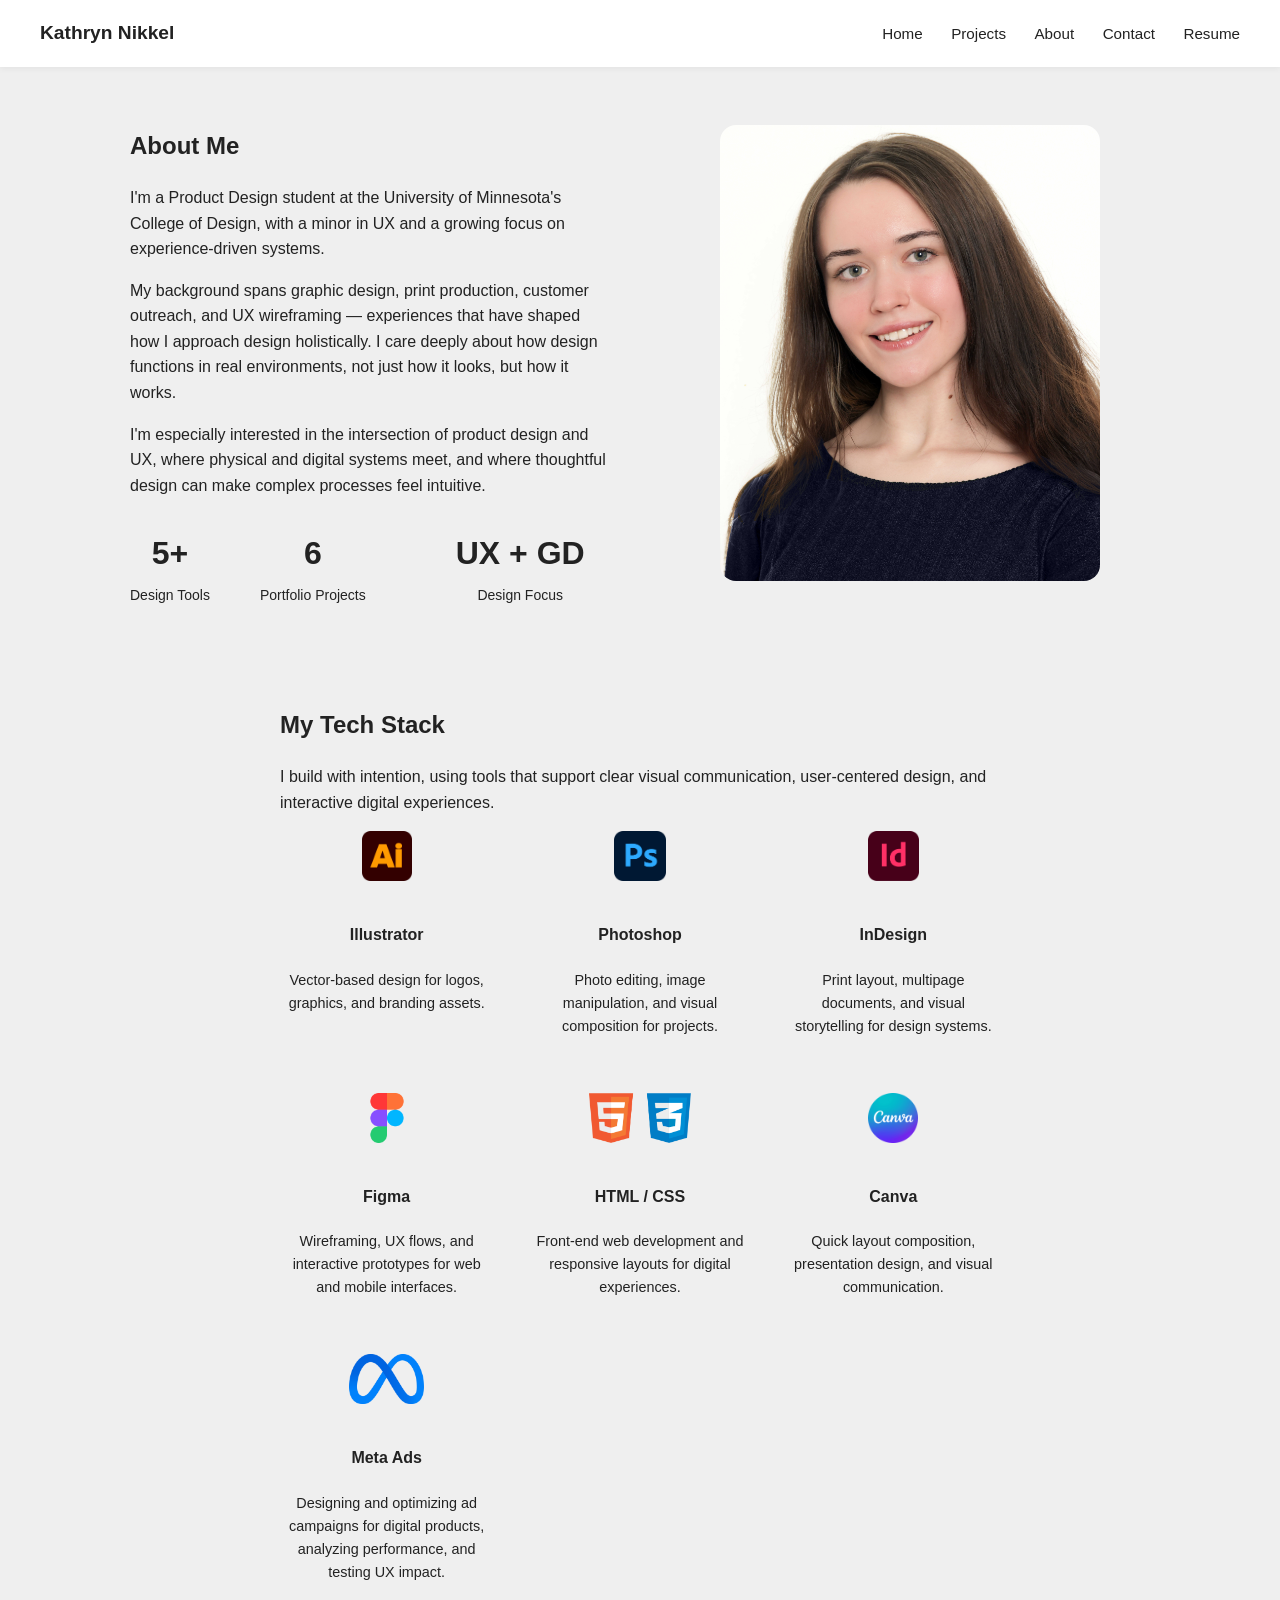
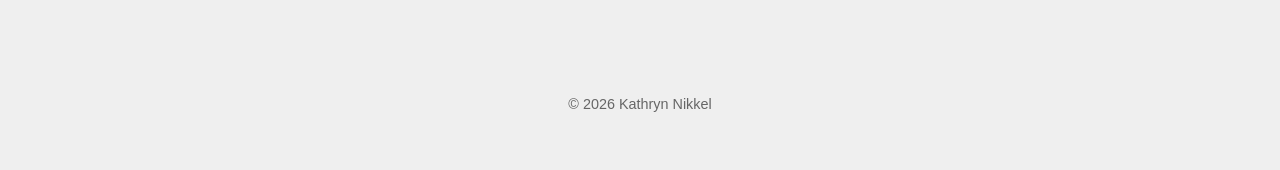
==== about.html @ e25358ba "Update about.html" ====
<!DOCTYPE html>
<html lang="en">
<head>
  <meta charset="UTF-8">
  <meta name="viewport" content="width=device-width, initial-scale=1.0">
  <title>About | Kathryn Nikkel</title>
  <link rel="stylesheet" href="style.css">
</head>
<body>

<header class="site-header">
  <a class="logo" href="index.html">Kathryn Nikkel</a>
  <nav>
    <a href="index.html">Home</a>
    <a href="projects.html">Projects</a>
    <a href="about.html">About</a>
    <a href="contact.html">Contact</a>
    <a href="resume.html">Resume</a>
  </nav>
</header>

<section class="text-section" style="display:flex; gap:60px; align-items:center; flex-wrap:wrap; max-width:1100px; margin:auto;">
  
  <div style="flex:1; min-width:300px;">
    <h1>About Me</h1>
    <p>
      I'm a Product Design student at the University of Minnesota's College of Design, with a minor in UX and a growing focus on experience-driven systems.
    </p>
    <p>
      My background spans graphic design, print production, customer outreach, and UX wireframing — experiences that have shaped how I approach design holistically. I care deeply about how design functions in real environments, not just how it looks, but how it works.
    </p>
    <p>
      I'm especially interested in the intersection of product design and UX, where physical and digital systems meet, and where thoughtful design can make complex processes feel intuitive.
    </p>
    
    <div style="display:flex; gap:50px; flex-wrap:wrap; margin-top:30px;">
      
      <div style="display:flex; flex-direction:column; align-items:center;">
        <h2 style="margin:0; font-size:32px; color:#222;">5+</h2>
        <p style="margin:4px 0 0; font-size:14px; color:#222;">Design Tools</p>
      </div>
      
      <div style="display:flex; flex-direction:column; align-items:center;">
        <h2 style="margin:0; font-size:32px; color:#222;">6</h2>
        <p style="margin:4px 0 0; font-size:14px; color:#222;">Portfolio Projects</p>
      </div>
      
      <div style="display:flex; flex-direction:column; align-items:center;">
        <h2 style="margin:0; margin-left:40px; font-size:32px; color:#222;">UX + GD</h2>
        <p style="margin:4px 0 0; margin-left:40px; font-size:14px; color:#222;">Design Focus</p>
      </div>

    </div>
    
  </div>
  
  <div style="flex:1; min-width:280px; text-align:center;">
    <img src="nice-headshot.jpg" alt="Kathryn Nikkel Portrait" style="width:100%; max-width:380px; border-radius:16px;">
  </div>
  
</section>

<section class="text-section">
  <h2>My Tech Stack</h2>
  <p>
    I build with intention, using tools that support clear visual communication, user-centered design, and interactive digital experiences.
  </p>

  <div class="tech-grid" style="display:grid; grid-template-columns:repeat(auto-fit, minmax(200px, 1fr)); gap:40px; justify-items:center;">

    <div class="tech-item" style="text-align:center;">
      <img src="images/Adobe_Illustrator_CC_icon.svg.png" alt="Adobe Illustrator Logo" style="height:50px; width:auto; margin-bottom:12px;">
      <h4>Illustrator</h4>
      <p style="font-size:0.9rem;">Vector-based design for logos, graphics, and branding assets.</p>
    </div>

    <div class="tech-item" style="text-align:center;">
      <img src="images/Adobe_Photoshop_CC_icon.svg.png" alt="Adobe Photoshop Suite Logo" style="height:50px; width:auto; margin-bottom:12px;">
      <h4>Photoshop</h4>
      <p style="font-size:0.9rem;">Photo editing, image manipulation, and visual composition for projects.</p>
    </div>

    <div class="tech-item" style="text-align:center;">
      <img src="images/Adobe_InDesign_CC_icon.svg.png" alt="Adobe InDesign Suite Logo" style="height:50px; width:auto; margin-bottom:12px;">
      <h4>InDesign</h4>
      <p style="font-size:0.9rem;">Print layout, multipage documents, and visual storytelling for design systems.</p>
    </div>

    <div class="tech-item" style="text-align:center;">
      <img src="images/figma-color.png" alt="Figma Logo" style="height:50px; width:auto; margin-bottom:12px;">
      <h4>Figma</h4>
      <p style="font-size:0.9rem;">Wireframing, UX flows, and interactive prototypes for web and mobile interfaces.</p>
    </div>

    <div class="tech-item" style="text-align:center;">
      <img src="images/html5-logo-devextreme-multi-purpose-controls-html-javascript-3.png" alt="HTML / CSS Logo" style="height:50px; width:auto; margin-bottom:12px;">
      <h4>HTML / CSS</h4>
      <p style="font-size:0.9rem;">Front-end web development and responsive layouts for digital experiences.</p>
    </div>

    <div class="tech-item" style="text-align:center;">
      <img src="images/Canva-logo-PNG-large-size.png" alt="Canva Logo" style="height:50px; width:auto; margin-bottom:12px;">
      <h4>Canva</h4>
      <p style="font-size:0.9rem;">Quick layout composition, presentation design, and visual communication.</p>
    </div>

    <div class="tech-item" style="text-align:center;">
      <img src="images/meta_PNG5.png" alt="Meta Ads" style="height:50px; width:auto; margin-bottom:12px;">
      <h4>Meta Ads</h4>
      <p style="font-size:0.9rem;">Designing and optimizing ad campaigns for digital products, analyzing performance, and testing UX impact.</p>
    </div>

  </div>
</section>

<footer>
  <p>© 2026 Kathryn Nikkel</p>
</footer>

</body>
</html>
---- style.css ----
* {
    box-sizing: border-box;
}

body {
    margin: 0;
    line-height: 1.6;
    color: #222;
    font-family: -apple-system, BlinkMacSystemFont,
                 "Segoe UI", Roboto,
                 Helvetica, Arial,
                 sans-serif;
    background: #efefef;
}

.site-header {
    display: flex;
    justify-content: space-between;
    align-items: center;
    padding: 18px 40px;
    background: white;
    position: sticky;
    top: 0;
    z-index: 100;
    box-shadow: 0 2px 6px rgba(0,0,0,0.05);
}

.logo {
    font-weight: 600;
    font-size: 1.2rem;
}

a {
    text-decoration: none;
    color: #222;
}

.site-header nav a:hover {
    color: #7a6fa6;
}

nav a {
    margin-left: 24px;
    text-decoration: none;
    color: #222;
    font-size: 0.95rem;
}

.hero {
    padding: 100px 40px 40px;
    text-align: center;
}

.hero h1 {
    font-size: 3rem;
    margin-bottom: 12px;
    color: #222;
}

.projects-grid {
    padding: 60px 20px;
}

.projects-grid h2 {
    text-align: center;
    margin-bottom: 32px;
}

.grid {
    max-width: 950px;
    margin: 0 auto;
    display: grid;
    grid-template-columns: repeat(auto-fit, minmax(360px, 1fr));
    gap: 32px;
}

.project-card {
    background: white;
    border-radius: 26px;
    overflow: hidden;
    text-decoration: none;
    color: inherit;
    box-shadow: 0 4px 16px rgba(0,0,0,0.04);
    transition: all 0.25s ease;
}

.project-card-content {
    padding: 24px;
}

.project-card:hover {
    transform: translateY(-6px);
    box-shadow:
        0 12px 32px rgba(0,0,0,0.06),
        0 0 0 1px var(--accent);
}

.text-section {
    padding: 40px;
    max-width: 800px;
    margin: auto;
}

.solo-image {
    max-width: 800px;
    margin: 0 auto;
}

.project-page {
    padding: 60px 40px;
    max-width: 900px;
    margin: auto;
}

footer {
    text-align: center;
    padding: 40px;
    font-size: 0.9rem;
    color: #666;
}

.contact-section {
    max-width: 700px;
    margin: auto;
}

.contact-form {
    display: flex;
    flex-direction: column;
    gap: 12px;
    margin-top: 24px;
}

.contact-form input,
.contact-form textarea {
    padding: 12px;
    border-radius: 12px;
    border: 1px solid #ddd;
    font-size: 1rem;
    width: 100%;
    font-family: inherit;
}

.contact-form textarea {
    min-height: 140px;
    resize: vertical;
}

.contact-form button {
    margin-top: 12px;
    padding: 14px;
    border: none;
    border-radius: 14px;
    font-size: 1rem;
    cursor: pointer;
    background: #222;
    color: white;
    transition: opacity 0.2s ease;
}

.contact-form button:hover {
    opacity: 0.85;
}

.contact-fallback {
    margin-top: 32px;
    display: flex;
    flex-direction: column;
    gap: 10px;
}

.contact-fallback a {
    text-decoration: none;
    color: #222;
    font-weight: 500;

}

.thank-you-container {
    min-height: 80vh;
    display: flex;
    justify-content: center;
    align-items: center;
    padding: 40px;
    text-align: center;
}

.thank-you-card {
    background: white;
    padding: 60px 40px;
    border-radius: 28px;
    box-shadow: 0 6px 24px rgba(0,0,0,0.05);
    max-width: 500px;
    width: 100%;
}

.thank-you-card h1 {
    margin-bottom: 16px;
}

.thank-you-card p {
    color: #555;
    margin-bottom: 36px;
}

.back-home-btn {
    display: inline-block;
    text-decoration: none;
    background: #222;
    color: white;
    padding: 14px 28px;
    border-radius: 14px;
    font-weight: 500;
    transition: opacity 0.2s ease;
}

.back-home-btn:hover {
    opacity: 0.85;
}

.ff-grid {
    display: flex;
    max-width: 800px;
    gap: 10px;
    flex-direction: row;
    flex-wrap: wrap;
    justify-content: center;
    align-items: flex-end;
}

.ff-grid img{
    width: 250px;
    max-width: 100%;
    height: auto;
}

.ff-grid-logos {
    display: flex;
    max-width: 800px;
    gap: 30px;
    flex-wrap: wrap;
    justify-content: center;
    align-items: flex-end;
    padding: 20px;
}

.ff-grid-logos img{
    width: 80px;
    height: auto;
    flex: 0 0 auto;
}

video {
  max-width: 100%;
  border-radius: 12px;
}

.back-to-top {
  position: fixed;
  bottom: 30px;
  right: 30px;
  padding: 0.6rem 1rem;
  background-color: #222;
  color: white;
  text-decoration: none;
  border-radius: 50px;
  font-size: 0.85rem;
  box-shadow: 0 4px 10px rgba(0,0,0,0.15);
  transition: all 0.3s ease;
}

.back-to-top:hover {
  background-color: #555;
  transform: translateY(-2px);
}

:root {
    --accent: #a59bc8;
}

.featured-project {
    max-width: 1000px;
    margin: auto;
    padding: 40px 20px 0px;
    text-align: center;
}

.featured-card {
    background: white;
    border-radius: 28px;
    box-shadow: 0 8px 30px rgba(0,0,0,0.05);
    transition: transform 0.25s ease;
    overflow: hidden;
}

.featured-card:hover {
    transform: translateY(-4px);
}

.featured-card img,
.project-thumb {
    width: 100%;
    height: 220px;
    object-fit: cover;
    display: block;
}

.featured-card-content {
    padding: 32px 40px 40px;
}

.fg-grid {
    display: flex;
    max-width: 800px;
    gap: 10px;
    flex-direction: row;
    flex-wrap: wrap;
    justify-content: center;
    align-items: flex-end;
}

.fg-grid img{
    width: 375px;
    max-width: 100%;
    height: auto;
}
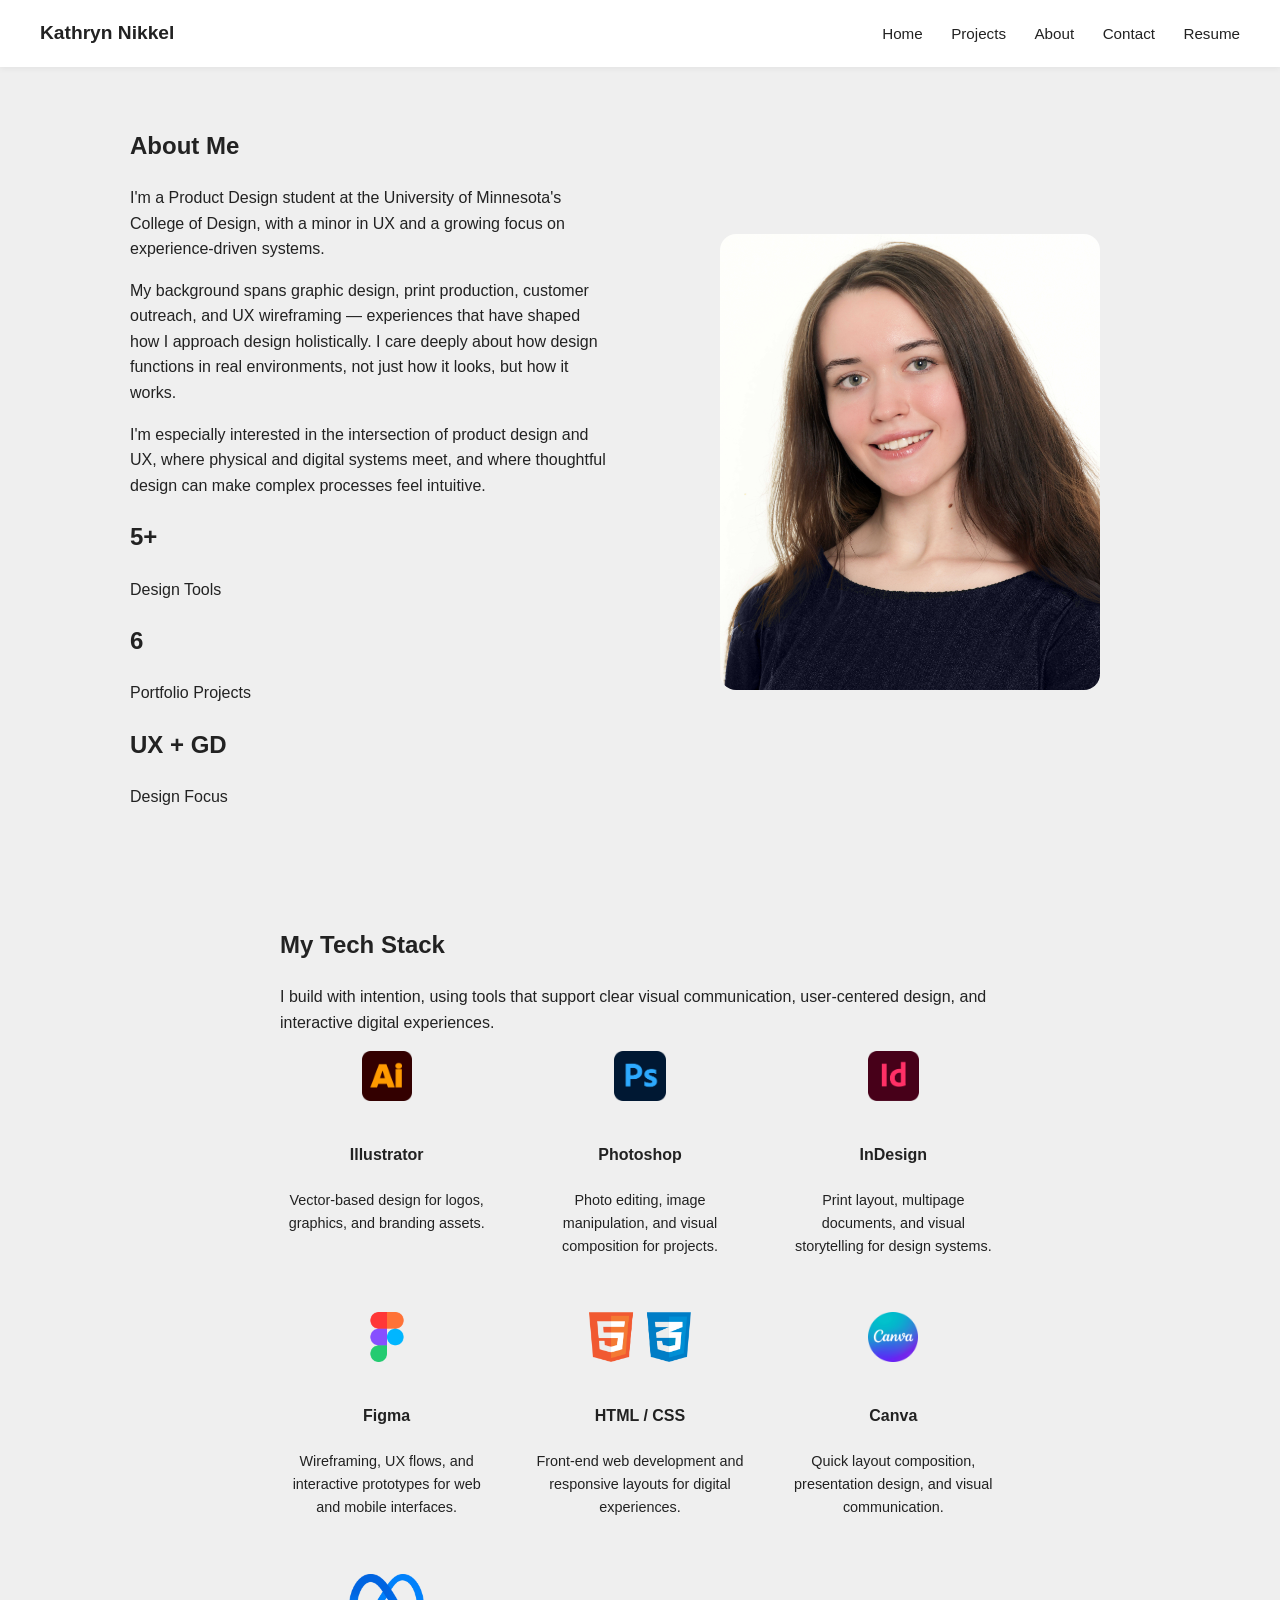
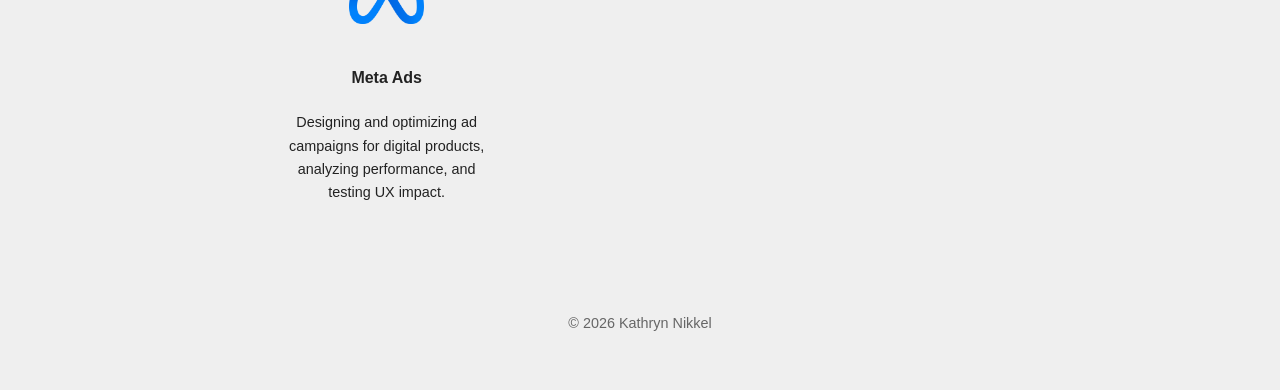
==== commit 162c7e3a: "Update about.html" ====
--- a/about.html
+++ b/about.html
@@ -33,24 +33,24 @@
       I'm especially interested in the intersection of product design and UX, where physical and digital systems meet, and where thoughtful design can make complex processes feel intuitive.
     </p>
     
-    <div style="display:flex; gap:50px; flex-wrap:wrap; margin-top:30px;">
-      
-      <div style="display:flex; flex-direction:column; align-items:center;">
-        <h2 style="margin:0; font-size:32px; color:#222;">5+</h2>
-        <p style="margin:4px 0 0; font-size:14px; color:#222;">Design Tools</p>
-      </div>
-      
-      <div style="display:flex; flex-direction:column; align-items:center;">
-        <h2 style="margin:0; font-size:32px; color:#222;">6</h2>
-        <p style="margin:4px 0 0; font-size:14px; color:#222;">Portfolio Projects</p>
-      </div>
-      
-      <div style="display:flex; flex-direction:column; align-items:center;">
-        <h2 style="margin:0; margin-left:40px; font-size:32px; color:#222;">UX + GD</h2>
-        <p style="margin:4px 0 0; margin-left:40px; font-size:14px; color:#222;">Design Focus</p>
-      </div>
+    <div class="stats" style="margin:0 auto;">
 
-    </div>
+  <div class="stat">
+    <h2>5+</h2>
+    <p>Design Tools</p>
+  </div>
+
+  <div class="stat">
+    <h2>6</h2>
+    <p>Portfolio Projects</p>
+  </div>
+
+  <div class="stat">
+    <h2>UX + GD</h2>
+    <p>Design Focus</p>
+  </div>
+
+</div>
     
   </div>
   
@@ -125,3 +125,4 @@
 
 
 
+
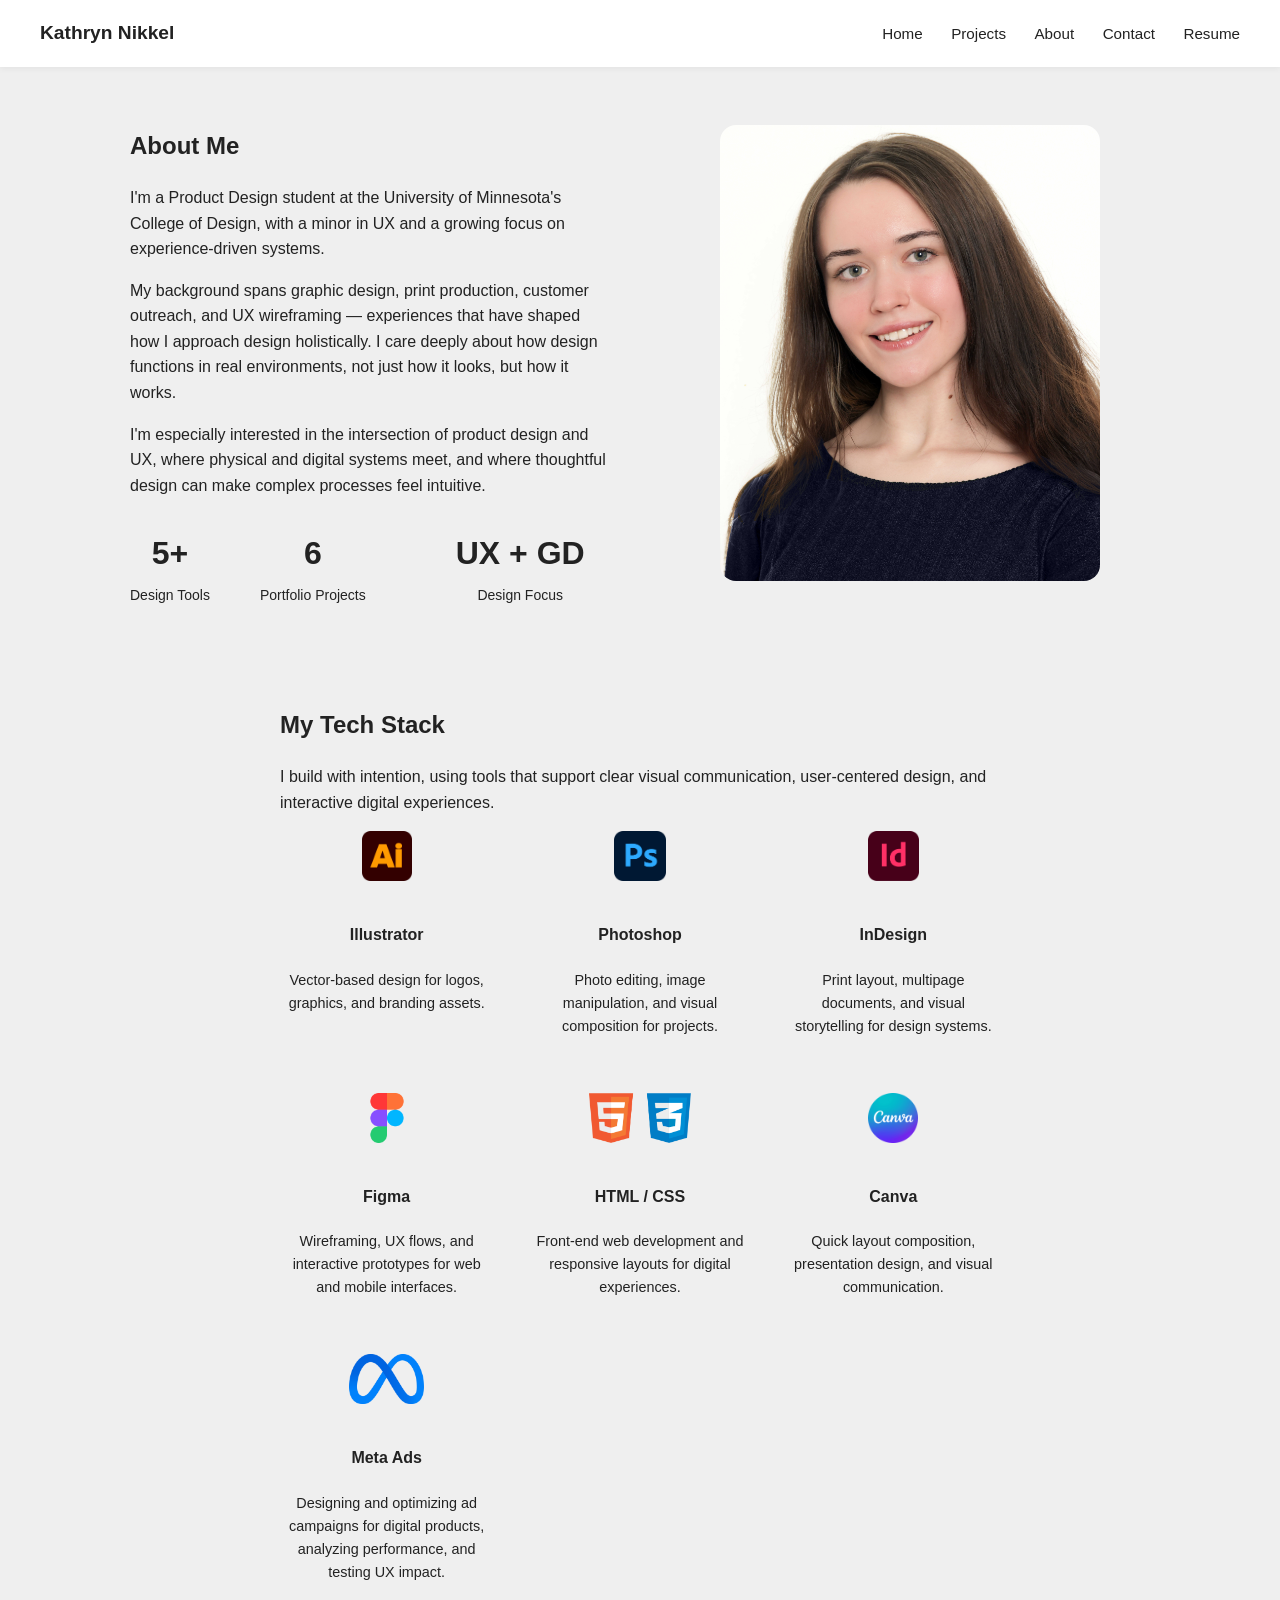
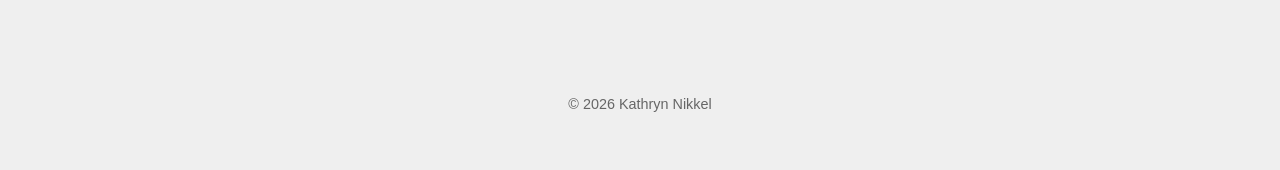
==== commit 5d88139f: "Fix HTML formatting issues in about.html" ====
--- a/about.html
+++ b/about.html
@@ -33,24 +33,24 @@
       I'm especially interested in the intersection of product design and UX, where physical and digital systems meet, and where thoughtful design can make complex processes feel intuitive.
     </p>
     
-    <div class="stats" style="margin:0 auto;">
+    <div style="display:flex; gap:50px; flex-wrap:wrap; margin-top:30px;">
+      
+      <div style="display:flex; flex-direction:column; align-items:center;">
+        <h2 style="margin:0; font-size:32px; color:#222;">5+</h2>
+        <p style="margin:4px 0 0; font-size:14px; color:#222;">Design Tools</p>
+      </div>
+      
+      <div style="display:flex; flex-direction:column; align-items:center;">
+        <h2 style="margin:0; font-size:32px; color:#222;">6</h2>
+        <p style="margin:4px 0 0; font-size:14px; color:#222;">Portfolio Projects</p>
+      </div>
+      
+      <div style="display:flex; flex-direction:column; align-items:center;">
+        <h2 style="margin:0; margin-left:40px; font-size:32px; color:#222;">UX + GD</h2>
+        <p style="margin:4px 0 0; margin-left:40px; font-size:14px; color:#222;">Design Focus</p>
+      </div>
 
-  <div class="stat">
-    <h2>5+</h2>
-    <p>Design Tools</p>
-  </div>
-
-  <div class="stat">
-    <h2>6</h2>
-    <p>Portfolio Projects</p>
-  </div>
-
-  <div class="stat">
-    <h2>UX + GD</h2>
-    <p>Design Focus</p>
-  </div>
-
-</div>
+    </div>
     
   </div>
   
@@ -124,5 +124,3 @@
 
 
 
-
-
--- a/style.css
+++ b/style.css
@@ -323,4 +323,28 @@
     width: 375px;
     max-width: 100%;
     height: auto;
-}+
+}
+
+.stat{
+    display:flex;
+    flex-direction:column;
+    align-items:center;
+}
+
+.stat h2{
+    margin:0;
+    font-size:32px;
+}
+
+.stat p{
+    margin:4px 0 0;
+    font-size:14px;
+}
+
+.stats {
+    display:flex;
+    flex-direction: row;
+    justify-content: center;
+    gap: 10%;
+}
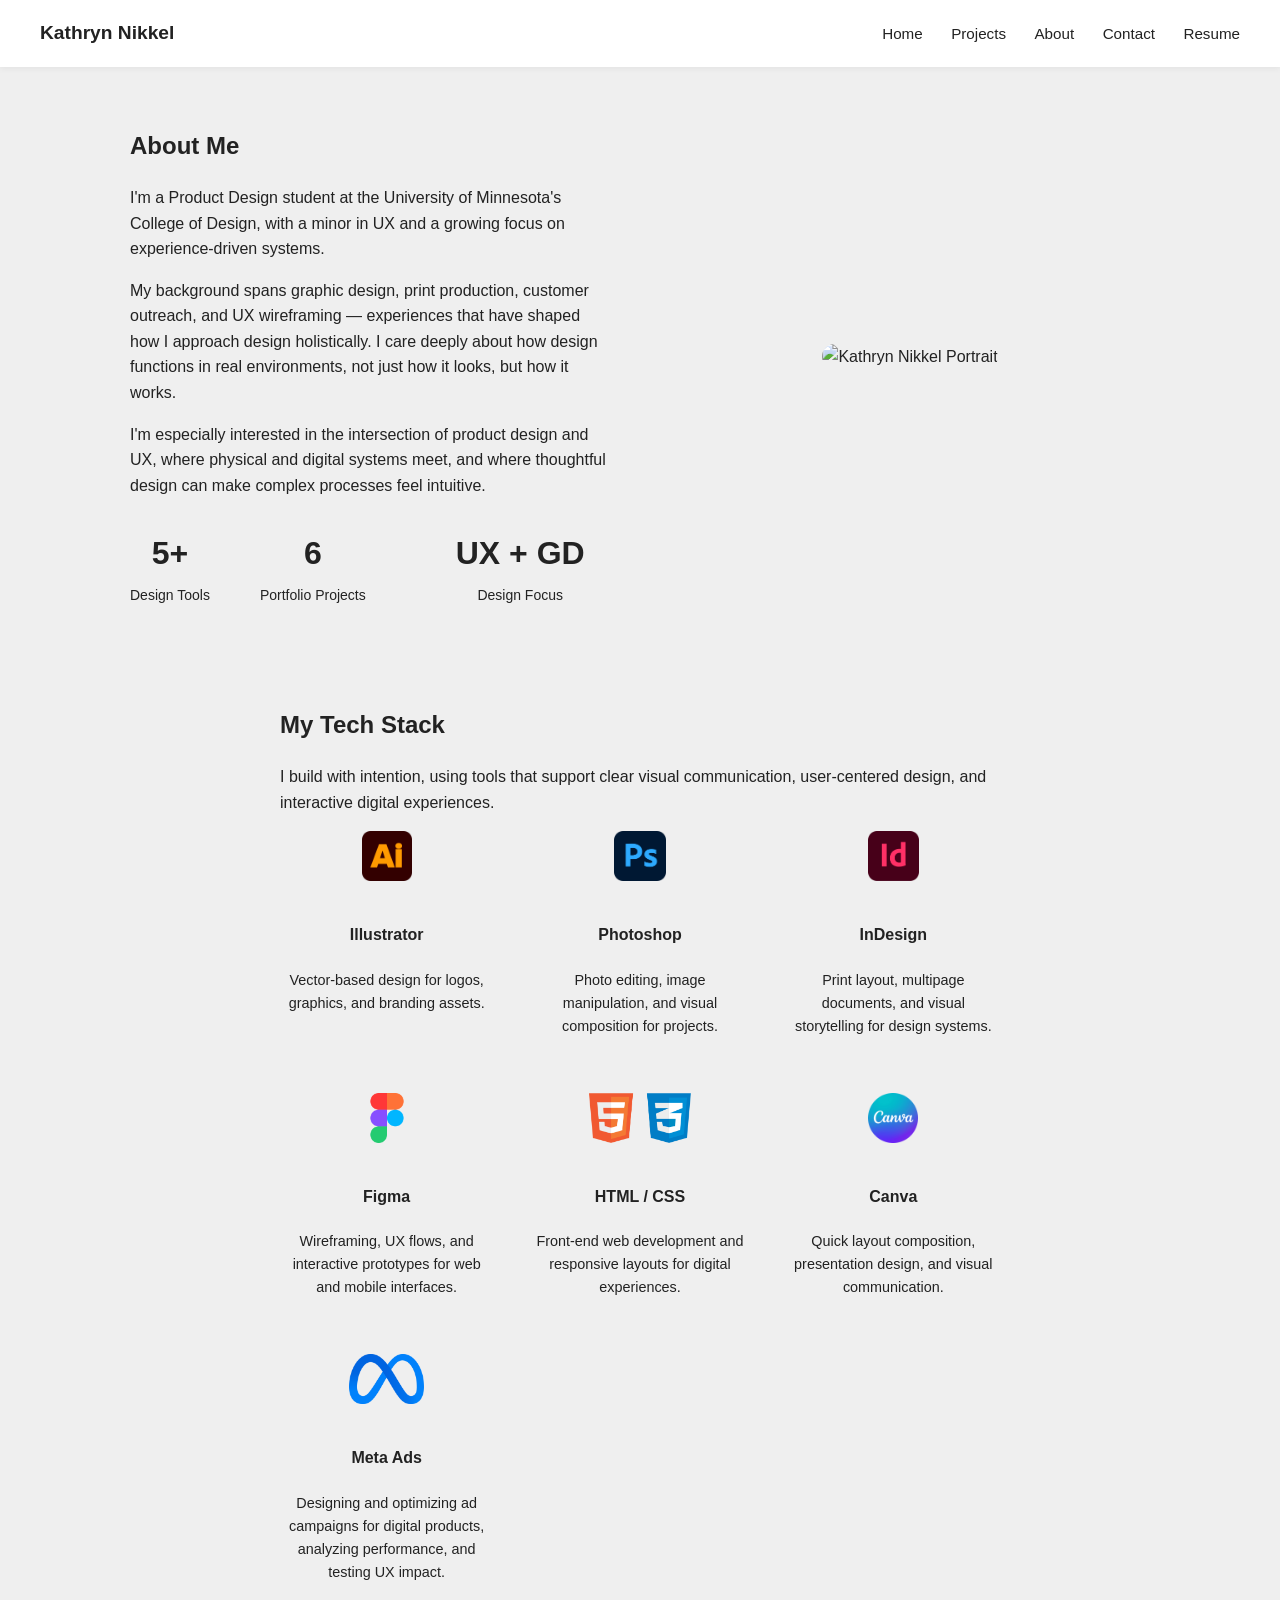
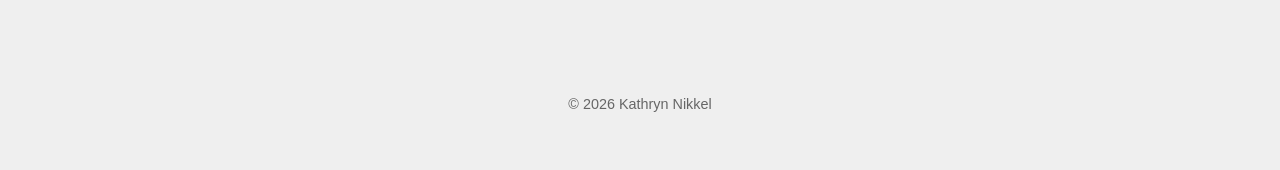
==== commit d381f297: "Fix HTML formatting and update image source" ====
--- a/about.html
+++ b/about.html
@@ -55,7 +55,7 @@
   </div>
   
   <div style="flex:1; min-width:280px; text-align:center;">
-    <img src="nice-headshot.jpg" alt="Kathryn Nikkel Portrait" style="width:100%; max-width:380px; border-radius:16px;">
+    <img src="Portrait-12.jpg" alt="Kathryn Nikkel Portrait" style="width:100%; max-width:380px; border-radius:16px;">
   </div>
   
 </section>
@@ -124,3 +124,4 @@
 
 
 
+
--- a/style.css
+++ b/style.css
@@ -323,28 +323,4 @@
     width: 375px;
     max-width: 100%;
     height: auto;
-
-}
-
-.stat{
-    display:flex;
-    flex-direction:column;
-    align-items:center;
-}
-
-.stat h2{
-    margin:0;
-    font-size:32px;
-}
-
-.stat p{
-    margin:4px 0 0;
-    font-size:14px;
-}
-
-.stats {
-    display:flex;
-    flex-direction: row;
-    justify-content: center;
-    gap: 10%;
-}
+}
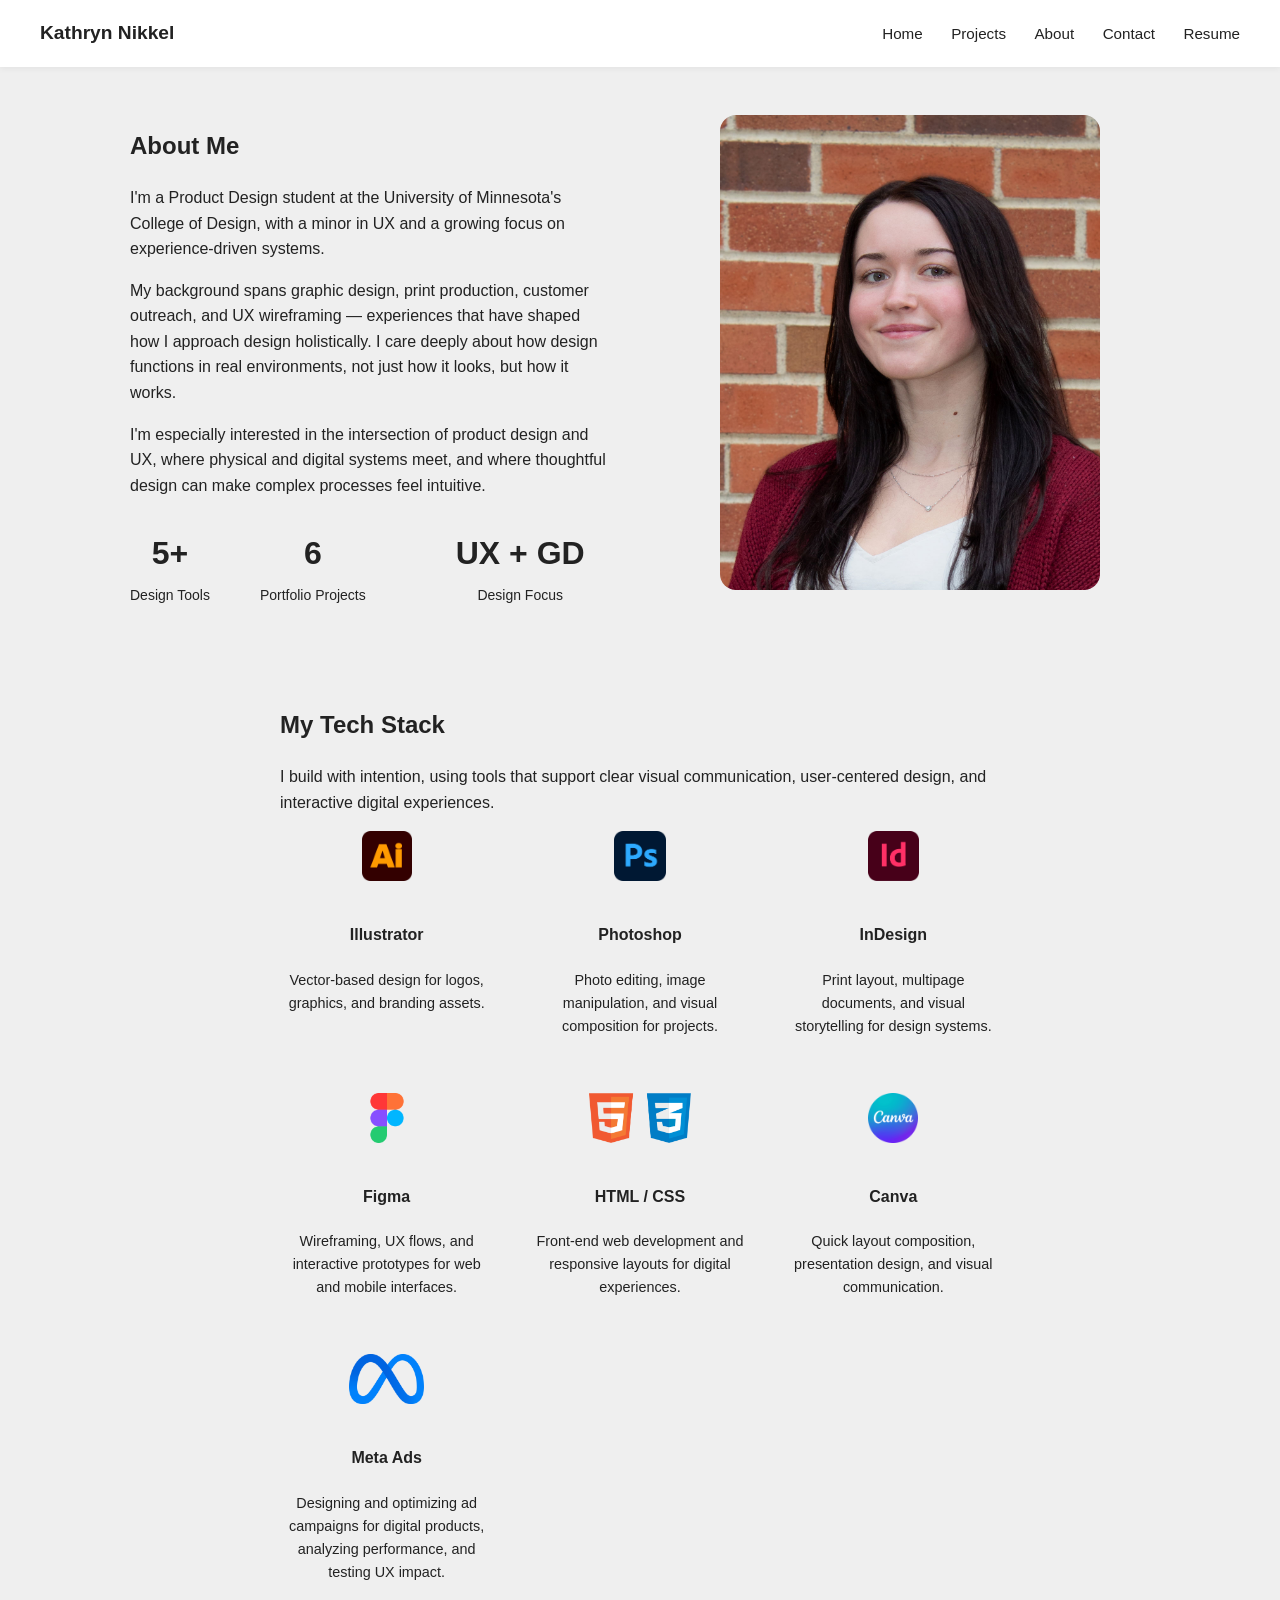
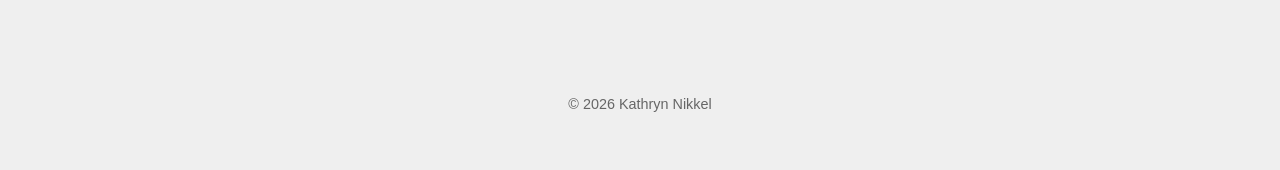
==== commit d875c044: "Update about.html" ====
--- a/about.html
+++ b/about.html
@@ -55,7 +55,7 @@
   </div>
   
   <div style="flex:1; min-width:280px; text-align:center;">
-    <img src="Portrait-12.jpg" alt="Kathryn Nikkel Portrait" style="width:100%; max-width:380px; border-radius:16px;">
+    <img src="Portrait-10.jpg" alt="Kathryn Nikkel Portrait" style="width:100%; max-width:380px; border-radius:16px;">
   </div>
   
 </section>
@@ -125,3 +125,4 @@
 
 
 
+
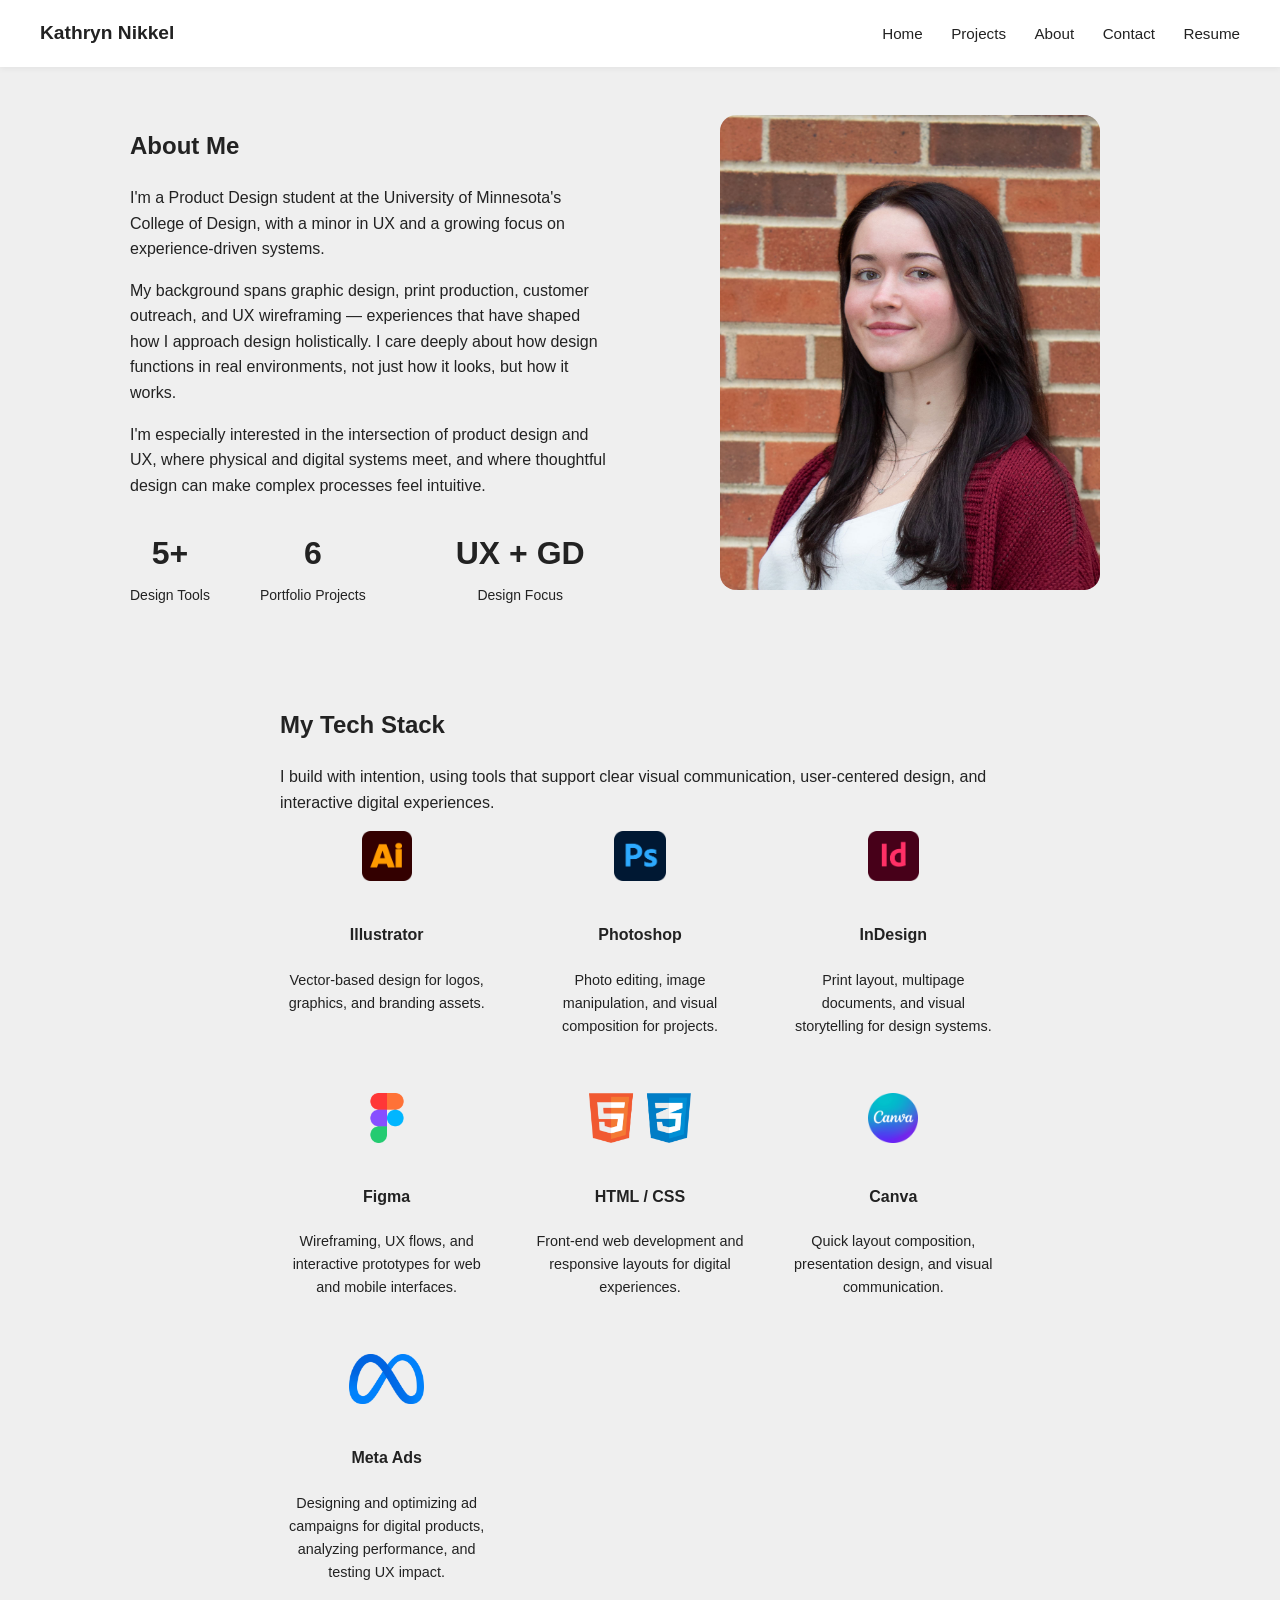
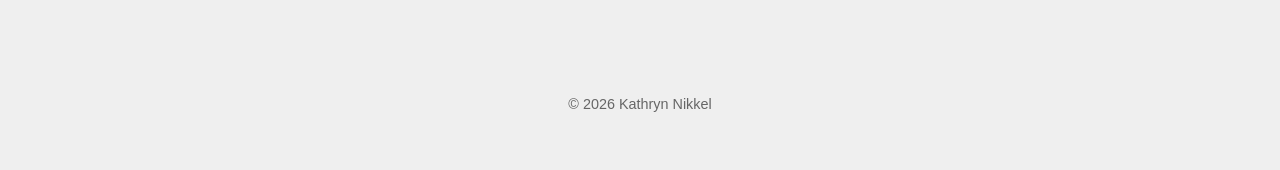
==== commit 29b0535a: "Update about.html with new content and image" ====
--- a/about.html
+++ b/about.html
@@ -55,7 +55,7 @@
   </div>
   
   <div style="flex:1; min-width:280px; text-align:center;">
-    <img src="Portrait-10.jpg" alt="Kathryn Nikkel Portrait" style="width:100%; max-width:380px; border-radius:16px;">
+    <img src="Portrait-12.jpg" alt="Kathryn Nikkel Portrait" style="width:100%; max-width:380px; border-radius:16px;">
   </div>
   
 </section>
@@ -126,3 +126,4 @@
 
 
 
+
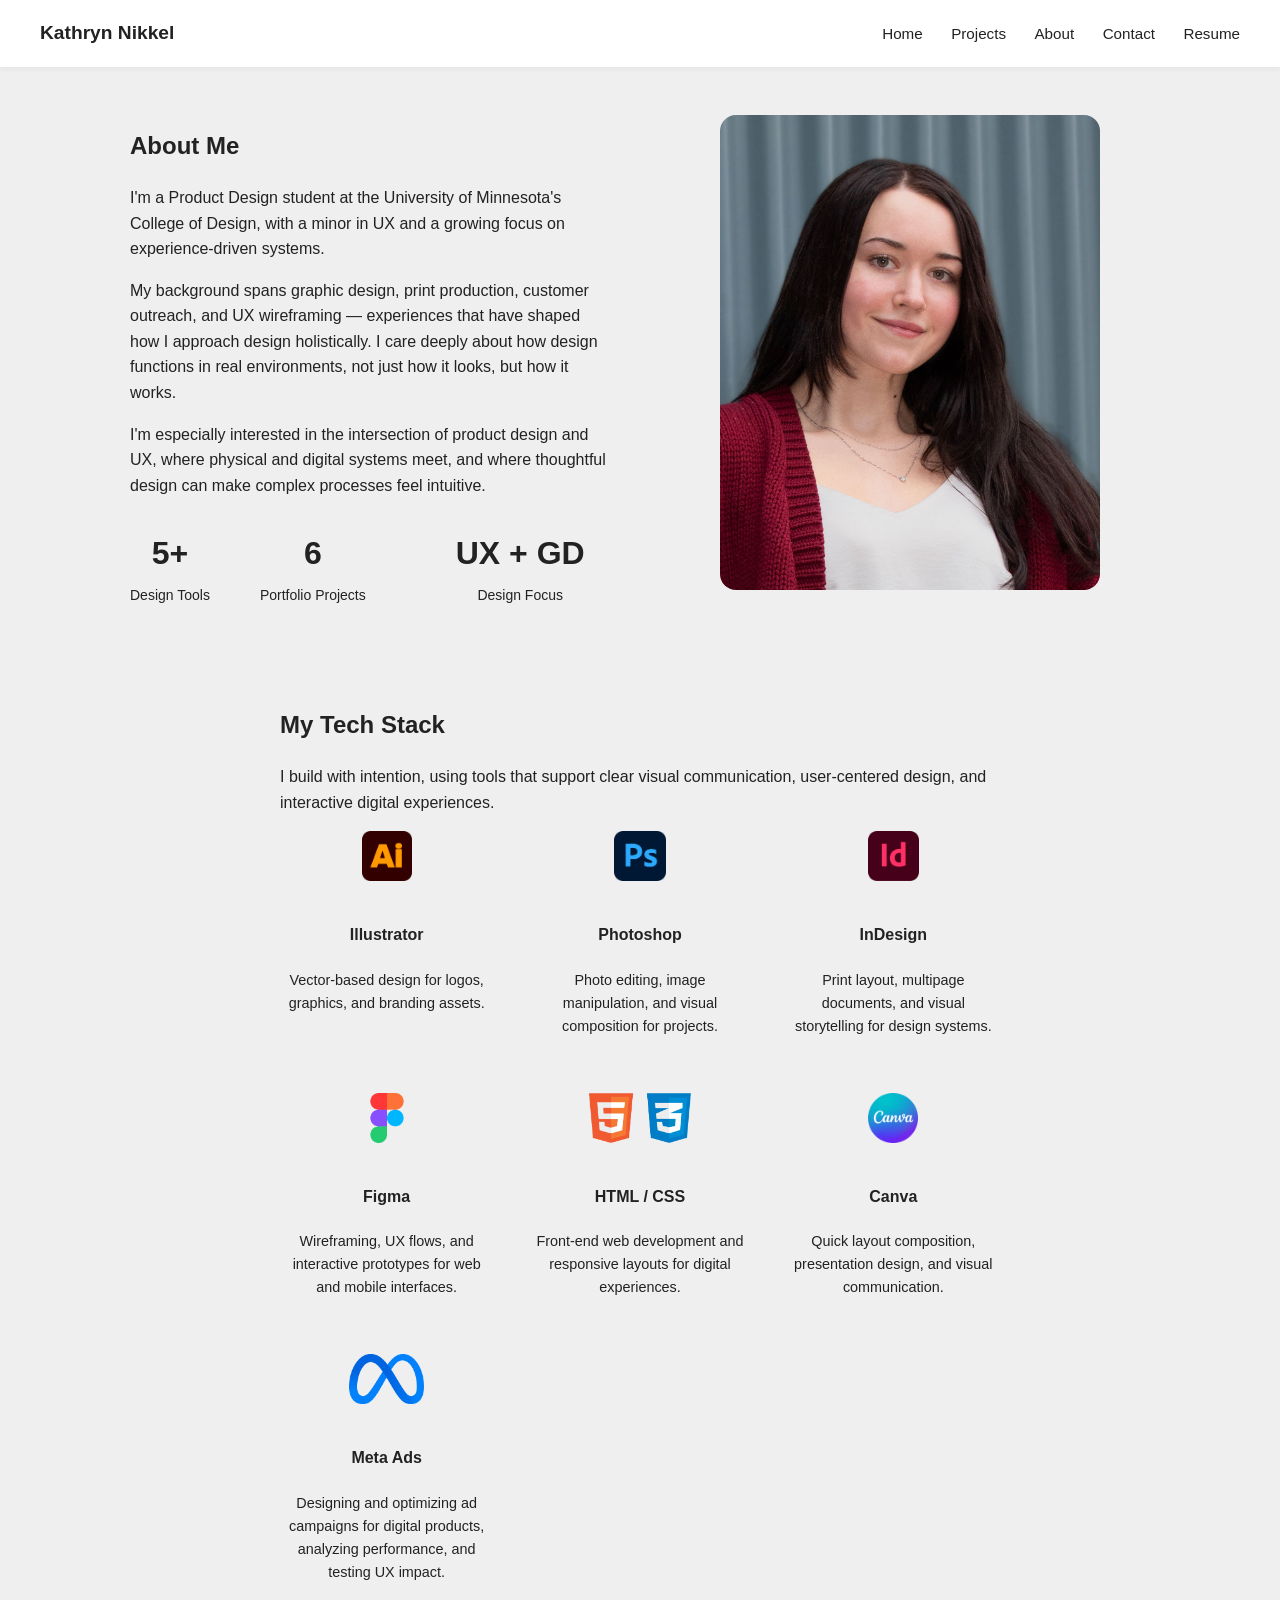
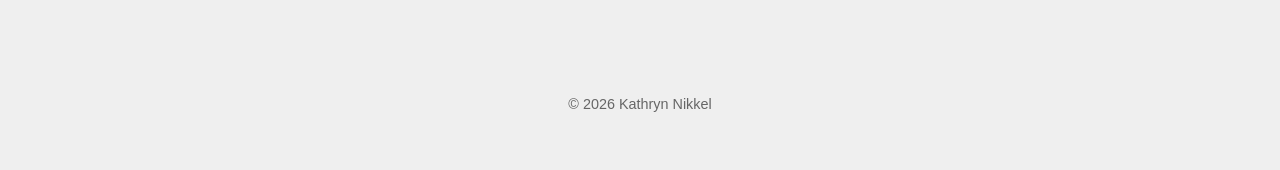
==== commit 037cc093: "Update about.html" ====
--- a/about.html
+++ b/about.html
@@ -55,7 +55,7 @@
   </div>
   
   <div style="flex:1; min-width:280px; text-align:center;">
-    <img src="Portrait-12.jpg" alt="Kathryn Nikkel Portrait" style="width:100%; max-width:380px; border-radius:16px;">
+    <img src="Portrait-2.jpg" alt="Kathryn Nikkel Portrait" style="width:100%; max-width:380px; border-radius:16px;">
   </div>
   
 </section>
@@ -127,3 +127,4 @@
 
 
 
+
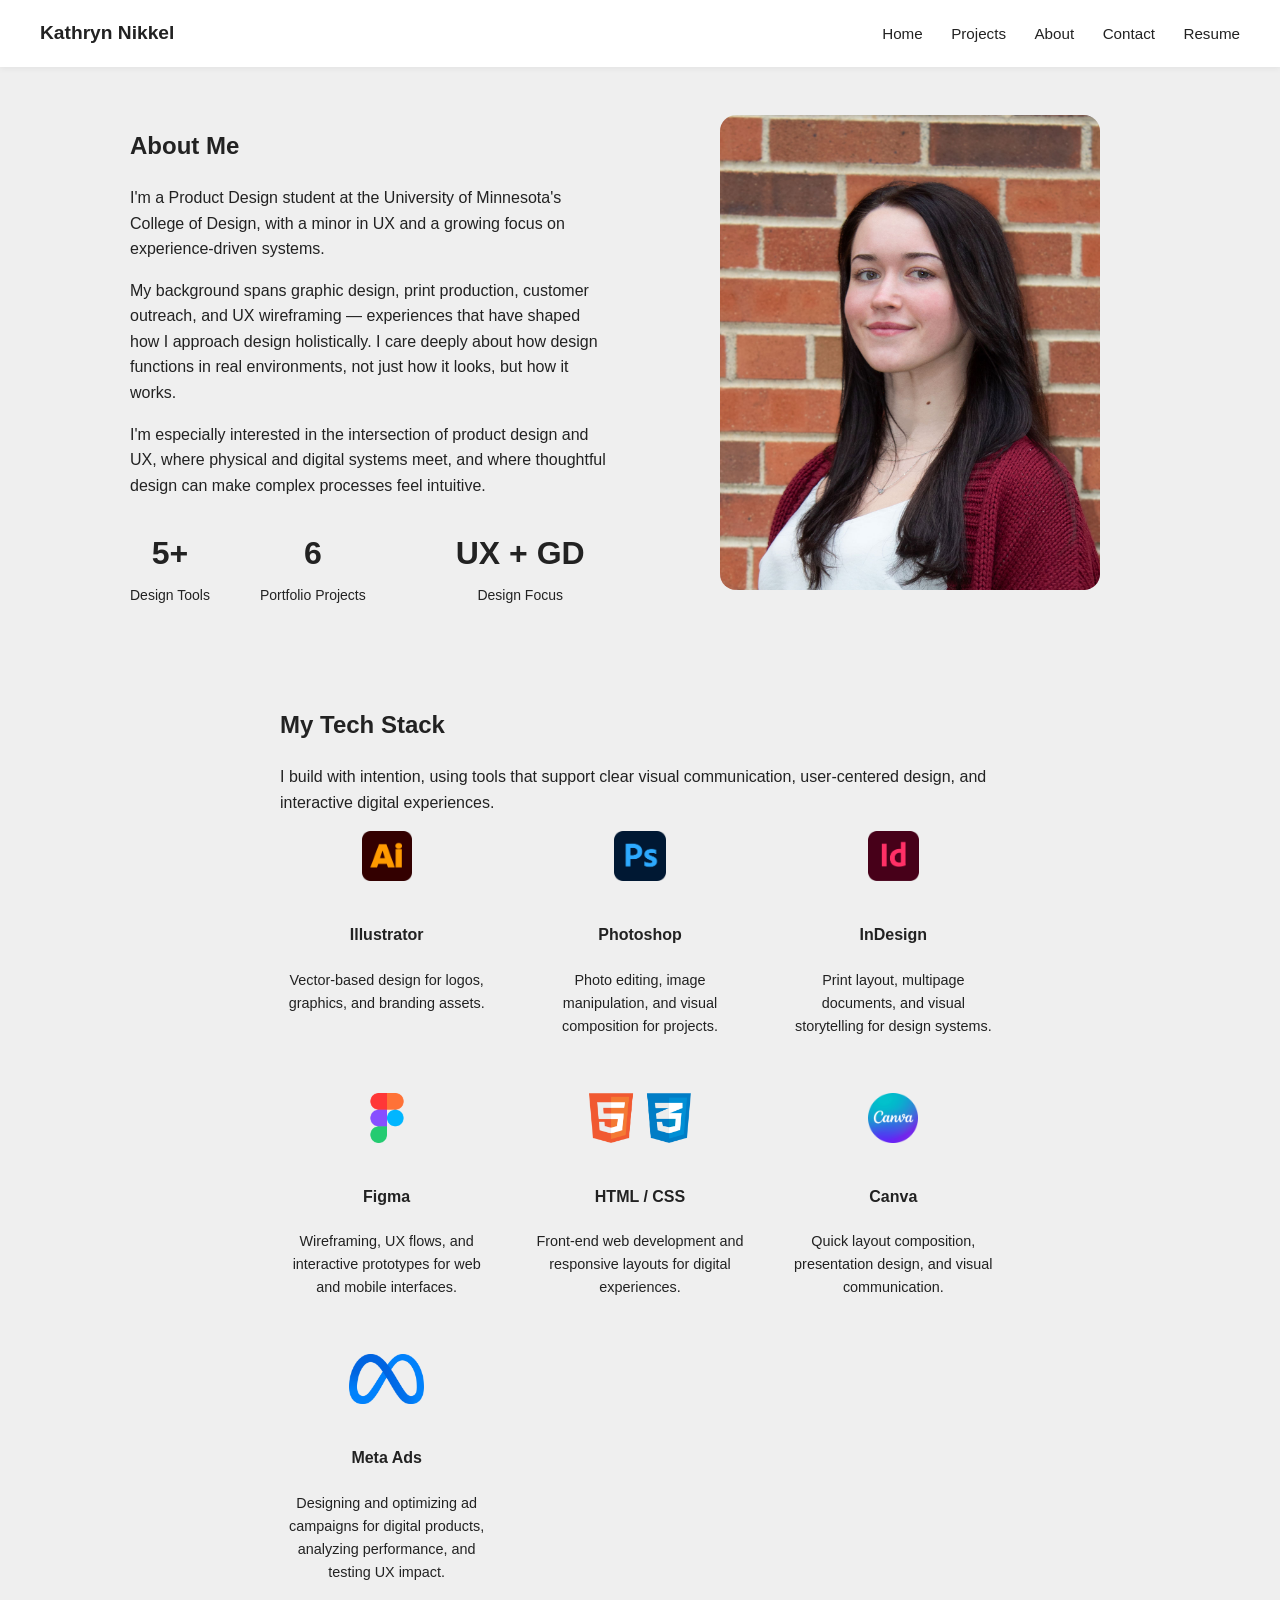
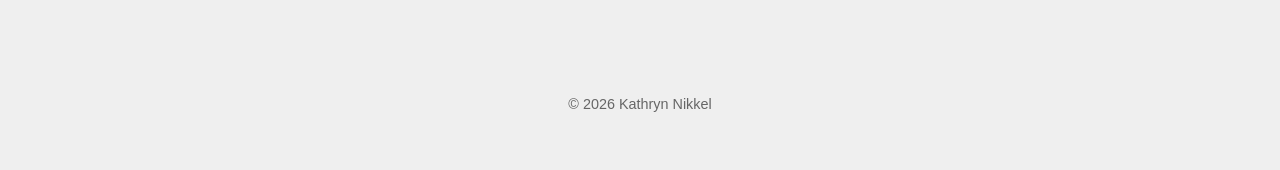
==== commit 61f5338b: "Fix formatting issues in about.html" ====
--- a/about.html
+++ b/about.html
@@ -55,7 +55,7 @@
   </div>
   
   <div style="flex:1; min-width:280px; text-align:center;">
-    <img src="Portrait-2.jpg" alt="Kathryn Nikkel Portrait" style="width:100%; max-width:380px; border-radius:16px;">
+    <img src="Portrait-12.jpg" alt="Kathryn Nikkel Portrait" style="width:100%; max-width:380px; border-radius:16px;">
   </div>
   
 </section>
@@ -128,3 +128,4 @@
 
 
 
+
